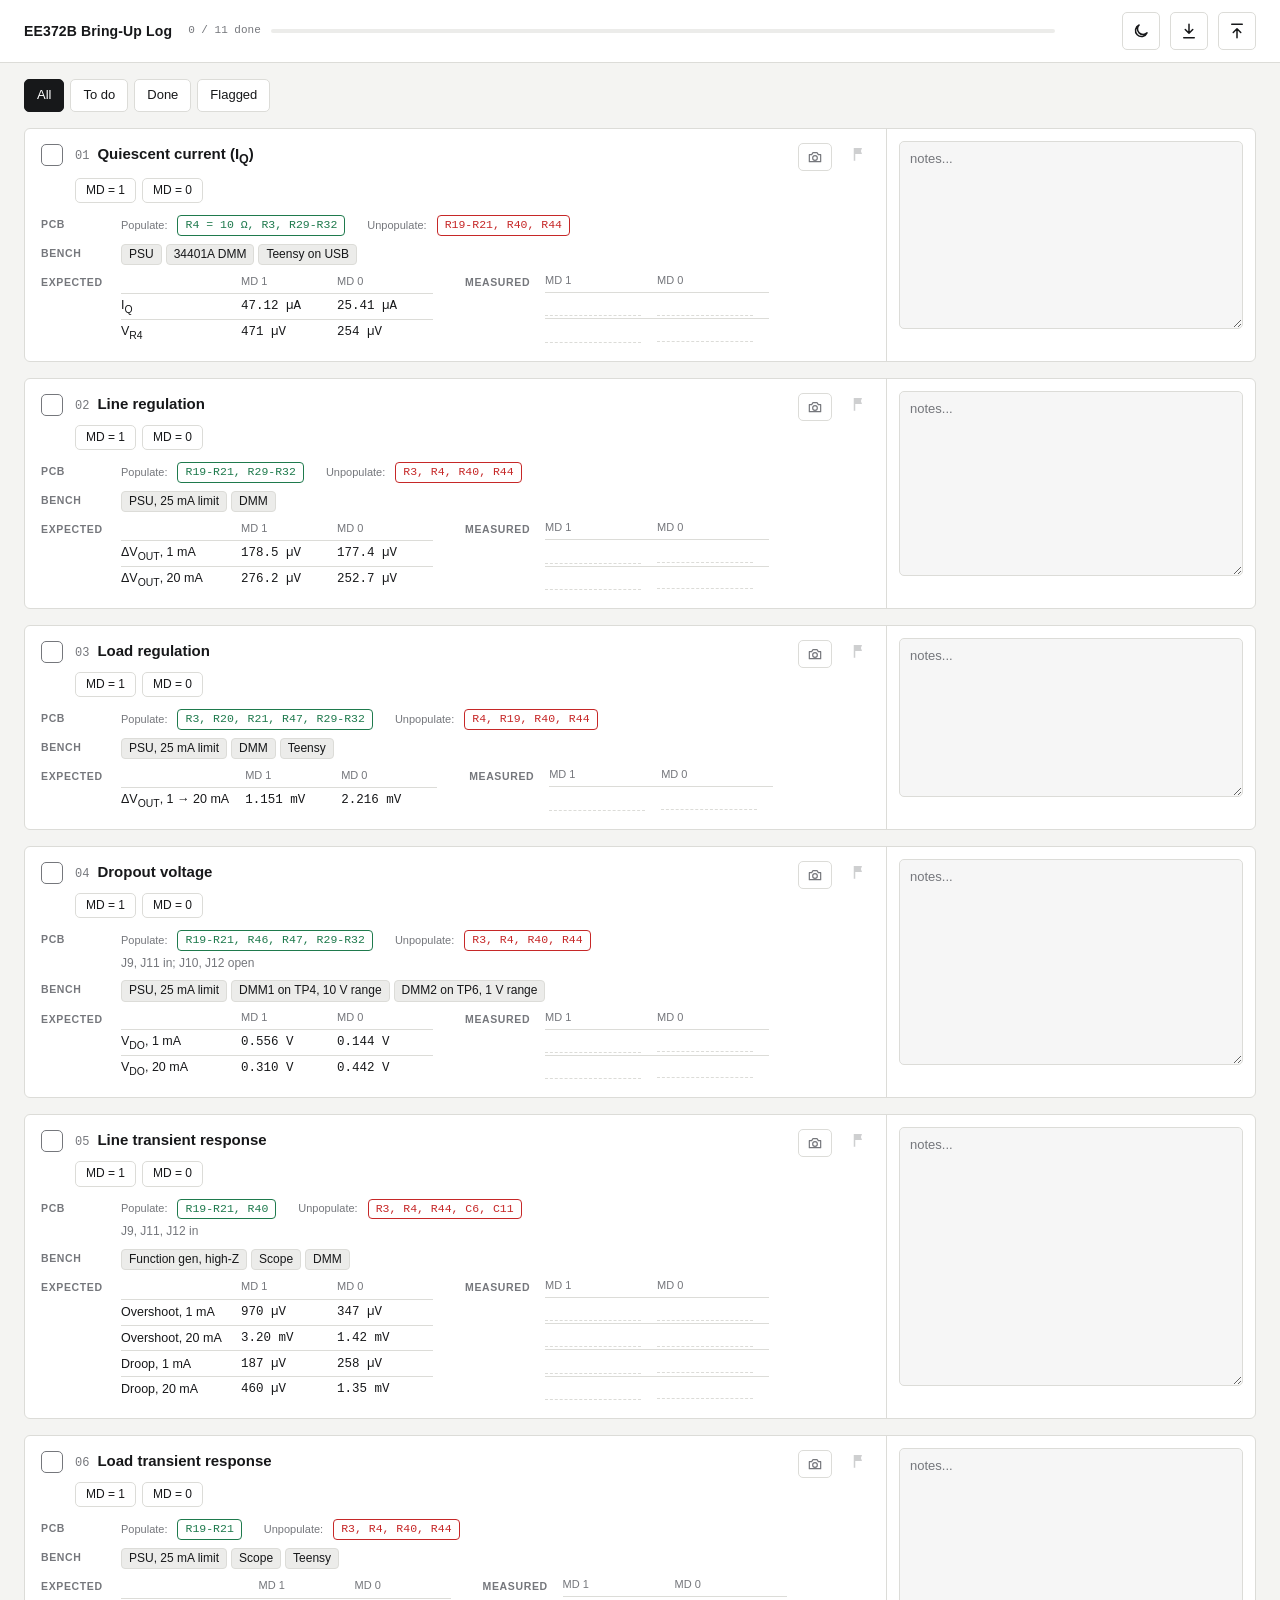
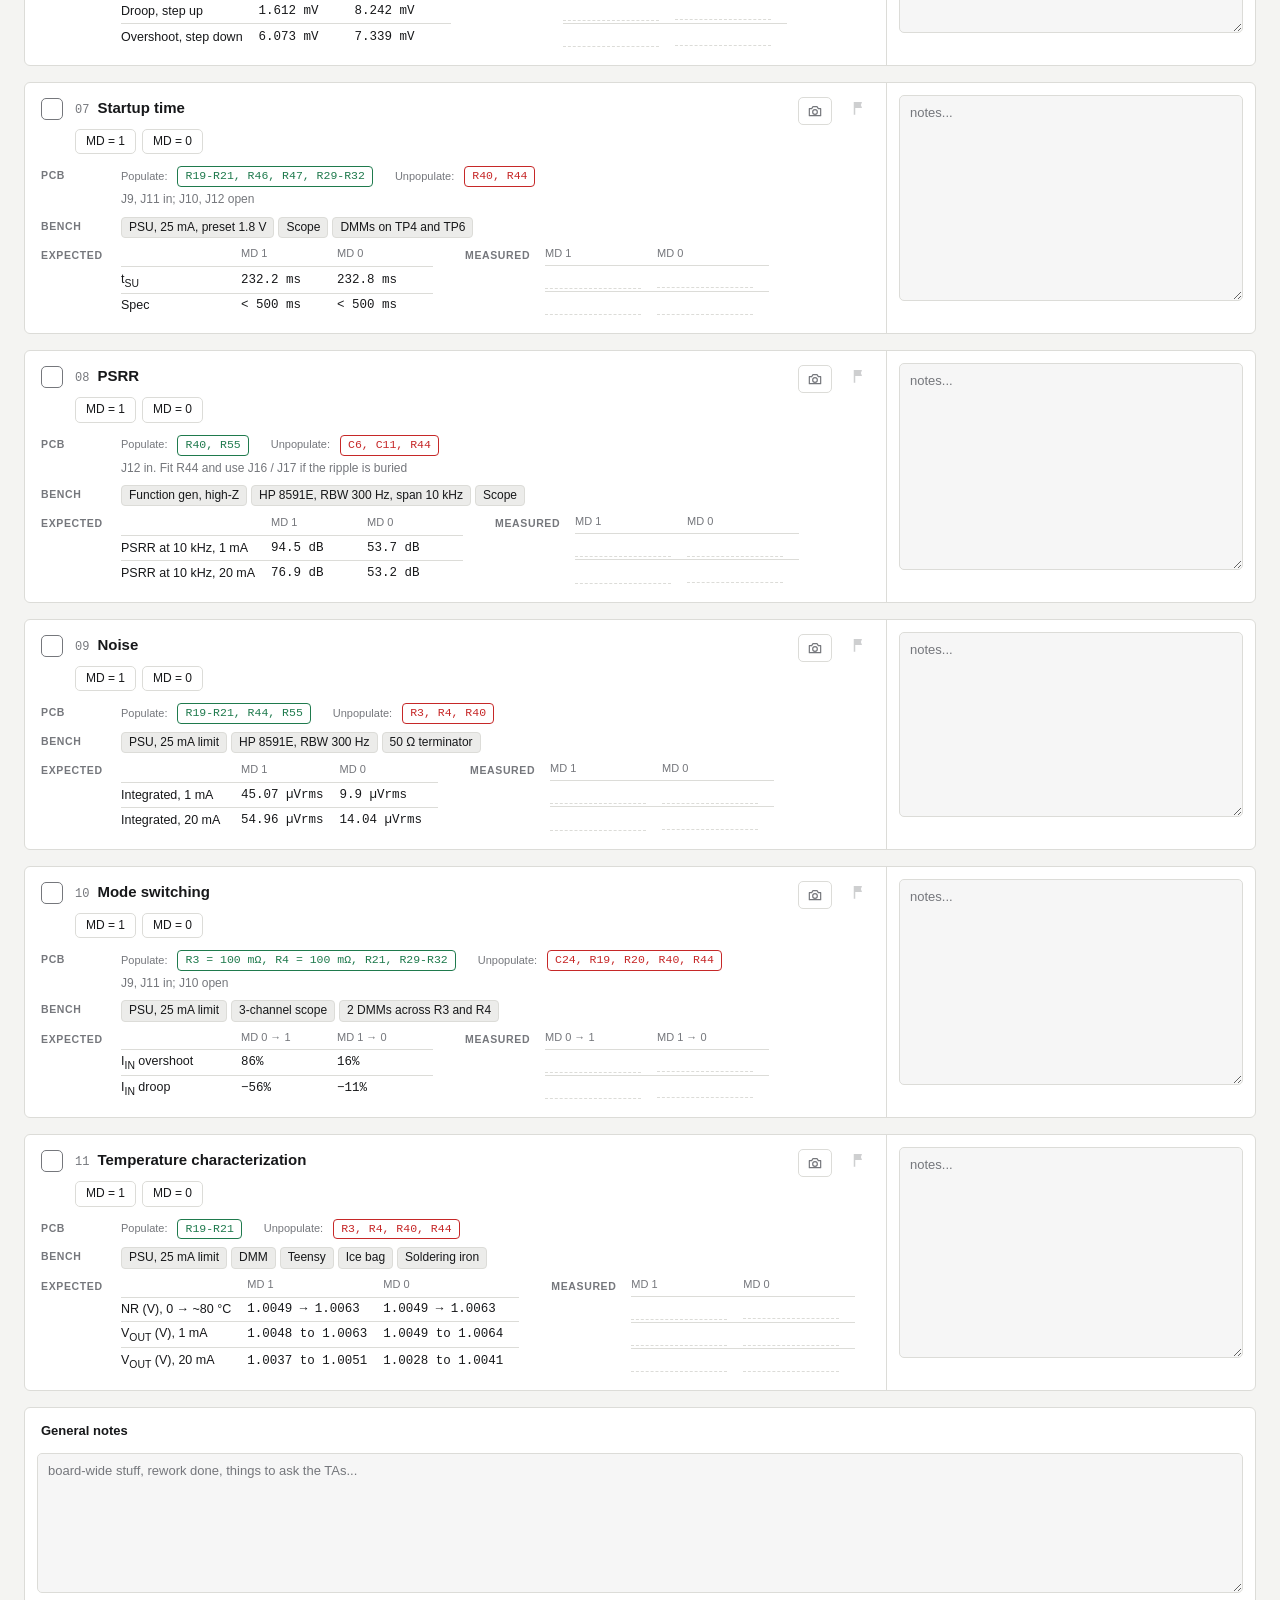
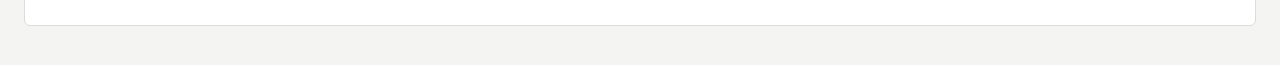
==== bringup_log/bringup_log.html @ b0f30b86 "Add the bring-up log page and its first backup bringup_log.html is a checklist for the 11 characteri" ====
<!doctype html>
<html lang="en">
<head>
<meta charset="utf-8">
<meta name="viewport" content="width=device-width, initial-scale=1">
<title>EE372B Bring-Up Log</title>
<link rel="icon" type="image/svg+xml" href="data:image/svg+xml,%3Csvg xmlns='http://www.w3.org/2000/svg' viewBox='0 0 32 32'%3E%3Crect width='32' height='32' rx='7' fill='%2317181a'/%3E%3Cpolyline points='8,16.5 13.5,22 24,10' fill='none' stroke='%233fbf7f' stroke-width='3.5' stroke-linecap='round' stroke-linejoin='round'/%3E%3C/svg%3E">
<style>
:root {
  --bg: #f4f4f2; --panel: #ffffff; --ink: #17181a; --dim: #75777c; --rule: #dcdcd8;
  --fill: #ececea; --on: #1f7a4d; --on-bg: #eaf4ee; --warn: #9a5b00; --stop: #c62828;
  --well: rgba(0,0,0,.035); --mono: "SF Mono", ui-monospace, Menlo, Consolas, monospace;
}
@media (prefers-color-scheme: dark) {
  :root:not([data-theme="light"]) {
    --bg: #0f1011; --panel: #17181a; --ink: #e9e9e6; --dim: #8b8d91; --rule: #2a2b2e;
    --fill: #222326; --on: #3fbf7f; --on-bg: #14211a; --warn: #e8b35a; --stop: #e5484d; --well: rgba(0,0,0,.22);
  }
}
:root[data-theme="dark"] {
  --bg: #0f1011; --panel: #17181a; --ink: #e9e9e6; --dim: #8b8d91; --rule: #2a2b2e;
  --fill: #222326; --on: #3fbf7f; --on-bg: #14211a; --warn: #e8b35a; --stop: #e5484d; --well: rgba(0,0,0,.22);
}
* { box-sizing: border-box; }
body {
  margin: 0; background: var(--bg); color: var(--ink);
  font: 13px/1.45 -apple-system, BlinkMacSystemFont, "Inter", "Segoe UI", sans-serif;
}
header {
  display: flex; justify-content: space-between; align-items: center; gap: 24px;
  padding: 12px 24px; border-bottom: 1px solid var(--rule); background: var(--panel);
  position: sticky; top: 0; z-index: 5;
}
.brand { display: flex; align-items: center; gap: 16px; flex: 1; min-width: 0; }
.name { font-weight: 650; font-size: 14px; letter-spacing: 0.01em; white-space: nowrap; }
.progress { display: flex; align-items: center; gap: 10px; flex: 1; }
.count { color: var(--dim); font-family: var(--mono); font-size: 11px; white-space: nowrap; }
.bar { flex: 1; height: 4px; border-radius: 2px; background: var(--fill); overflow: hidden; }
.bar span { display: block; height: 100%; width: 0; background: var(--on); transition: width .3s; }
.saved { color: var(--on); font-family: var(--mono); font-size: 11px; opacity: 0; transition: opacity .4s; }
.saved.show { opacity: 1; }
.tools { display: flex; gap: 10px; }
button.icon {
  width: 38px; height: 38px; display: inline-grid; place-items: center; padding: 0;
  color: var(--ink); background: var(--panel); border: 1px solid var(--rule); border-radius: 5px; cursor: pointer;
}
button.icon:hover { border-color: var(--dim); }
button.icon svg { width: 18px; height: 18px; fill: none; stroke: currentColor; stroke-width: 2; stroke-linecap: round; stroke-linejoin: round; }

.i-sun { display: none; }
:root[data-theme="dark"] .i-sun { display: block; }
:root[data-theme="dark"] .i-moon { display: none; }
@media (prefers-color-scheme: dark) {
  :root:not([data-theme]) .i-sun { display: block; }
  :root:not([data-theme]) .i-moon { display: none; }
}
.wrap { max-width: 1700px; margin: 0 auto; padding: 16px 24px 48px; }
.filters { display: flex; gap: 6px; margin-bottom: 16px; }
.filters button {
  font: inherit; color: var(--ink); background: var(--panel); border: 1px solid var(--rule);
  border-radius: 5px; padding: 6px 12px; cursor: pointer;
}
.filters button:hover { border-color: var(--dim); }
.filters button.on { background: var(--ink); color: var(--panel); border-color: var(--ink); }

.test {
  background: var(--panel); border: 1px solid var(--rule); border-radius: 6px;
  margin-bottom: 16px; display: grid; grid-template-columns: 7fr 3fr; overflow: hidden;
}
.test.done { background: var(--on-bg); }
.left { padding: 14px 16px 16px; }
.top { display: flex; align-items: flex-start; gap: 12px; }
.check {
  flex: none; width: 22px; height: 22px; border-radius: 5px; border: 1.5px solid var(--dim);
  background: var(--panel); cursor: pointer; display: grid; place-items: center; padding: 0; margin-top: 1px;
}
.check svg { width: 14px; height: 14px; stroke: #fff; stroke-width: 3.2; fill: none; opacity: 0; }
.done .check { background: var(--on); border-color: var(--on); }
.done .check svg { opacity: 1; }
.titlewrap { flex: 1; min-width: 0; }
.title { font-weight: 650; font-size: 15px; position: relative; display: inline-block; }
.num { color: var(--dim); font-family: var(--mono); font-size: 12px; margin-right: 8px; }
.done .title { color: var(--dim); }
.done .title::after { content: ""; position: absolute; left: 0; right: 0; top: 0.72em; height: 1px; background: var(--dim); }
.meta { font-size: 11px; color: var(--dim); font-family: var(--mono); margin-top: 2px; display: flex; gap: 12px; flex-wrap: wrap; }
.modes { display: flex; gap: 6px; margin-top: 8px; }
.mode {
  font: inherit; font-size: 12px; padding: 3px 10px; border-radius: 5px; cursor: pointer;
  border: 1px solid var(--rule); background: var(--panel); color: var(--ink);
}
.mode:hover { border-color: var(--dim); }
.mode.on { background: var(--on); border-color: var(--on); color: #fff; }
.flag { margin-left: 4px; flex: none; background: transparent; border: 0; cursor: pointer; color: var(--dim); opacity: .35; padding: 2px; line-height: 0; }
.flag svg { width: 18px; height: 18px; fill: currentColor; }
.flag.on { color: var(--warn); opacity: 1; }

.rows { margin-top: 12px; display: grid; gap: 8px; }
.row { display: grid; grid-template-columns: 72px 1fr; gap: 8px; font-size: 13px; }
.row > b { font-size: 10.5px; text-transform: uppercase; letter-spacing: .06em; color: var(--dim); padding-top: 2px; font-weight: 600; }
.done .rows { opacity: .65; }
.chips { display: flex; flex-wrap: wrap; gap: 4px; align-items: center; }
.chips .lab { font-size: 11px; color: var(--dim); margin-right: 6px; }
.chips .lab.gap { margin-left: 18px; }
.chip { font-family: var(--mono); font-size: 11.5px; padding: 1px 7px; border-radius: 4px; background: var(--fill); border: 1px solid var(--rule); }
.chip.fit { border-color: var(--on); color: var(--on); background: transparent; }
.chip.pull { border-color: var(--stop); color: var(--stop); background: transparent; }
.chip.plain { font-family: inherit; font-size: 12px; }
.jump { font-size: 12px; color: var(--dim); margin-top: 4px; }
table.exp { justify-self: start; border-collapse: collapse; font-size: 12.5px; }
table.exp th { font-size: 11px; font-weight: 500; color: var(--dim); text-align: left; padding: 0 16px 3px 0; }
table.exp td { padding: 2px 16px 2px 0; border-top: 1px solid var(--rule); }
table.exp td:not(:first-child) { font-family: var(--mono); font-variant-numeric: tabular-nums; white-space: nowrap; }

.pair { display: flex; gap: 32px; overflow-x: auto; }
.pair .row { grid-template-columns: 72px auto; }
table.exp th:first-child, table.exp td:first-child { min-width: 120px; white-space: nowrap; }
table.exp th:not(:first-child), table.exp td:not(:first-child) { min-width: 96px; }
table.exp.meas th:first-child, table.exp.meas td:first-child { min-width: 96px; }
.mi {
  width: 96px; font: inherit; line-height: inherit; font-family: var(--mono); font-size: 12.5px; color: var(--ink);
  background: transparent; border: 0; border-bottom: 1px dashed var(--rule); padding: 0 0 1px; outline: none;
}
.mi:focus { border-bottom: 1px solid var(--on); }
.photobtn {
  flex: none; margin-left: auto; height: 28px; padding: 0 8px; display: inline-flex; align-items: center; gap: 5px;
  background: var(--panel); border: 1px solid var(--rule); border-radius: 5px; color: var(--dim); cursor: pointer;
  font-family: var(--mono); font-size: 11px;
}
.photobtn svg { width: 16px; height: 16px; fill: none; stroke: currentColor; stroke-width: 1.8; stroke-linejoin: round; }
.photobtn:hover, .photobtn.on { color: var(--ink); border-color: var(--dim); }
.pc:empty { display: none; }
.tray { margin-top: 14px; border-top: 1px solid var(--rule); padding-top: 12px; }
.shots { display: flex; flex-wrap: wrap; gap: 12px; }
.shot { margin: 0; width: 200px; border: 1px solid var(--rule); border-radius: 5px; overflow: hidden; background: var(--panel); position: relative; }
.shot img { display: block; width: 100%; height: 130px; object-fit: cover; cursor: zoom-in; background: var(--fill); }
.cap-in { width: 100%; border: 0; border-top: 1px solid var(--rule); padding: 6px 8px; font: inherit; font-size: 12px; background: var(--panel); color: var(--ink); outline: none; }
.cap-in::placeholder { color: var(--dim); }
.shot-act { position: absolute; top: 6px; right: 6px; display: flex; gap: 4px; opacity: 0; transition: opacity .15s; }
.shot:hover .shot-act { opacity: 1; }
.shot-act button { width: 26px; height: 26px; border-radius: 5px; border: 0; background: rgba(0,0,0,.6); color: #fff; display: grid; place-items: center; cursor: pointer; padding: 0; }
.shot-act svg, .drop svg { fill: none; stroke: currentColor; stroke-width: 2; stroke-linecap: round; stroke-linejoin: round; }
.shot-act svg { width: 14px; height: 14px; }
.drop {
  width: 200px; min-height: 162px; border: 1.5px dashed var(--rule); border-radius: 5px; display: flex; flex-direction: column;
  align-items: center; justify-content: center; gap: 6px; color: var(--dim); font-size: 12px; text-align: center; padding: 12px; cursor: pointer;
}
.drop svg { width: 22px; height: 22px; }
.drop:hover, .tray.over .drop { border-color: var(--on); color: var(--on); }
.lightbox { position: fixed; inset: 0; background: rgba(0,0,0,.85); display: flex; flex-direction: column; align-items: center; justify-content: center; gap: 10px; z-index: 50; cursor: zoom-out; padding: 24px; }
.lightbox img { max-width: 95vw; max-height: 85vh; border-radius: 4px; }
.lb-cap { color: #eee; font-size: 13px; }
.lb-cap { white-space: pre; }
.lb-nav { position: fixed; top: 50%; transform: translateY(-50%); width: 48px; height: 48px; border-radius: 50%; border: 0;
  background: rgba(255,255,255,.12); color: #fff; display: grid; place-items: center; cursor: pointer; padding: 0; }
.lb-nav:hover:not(:disabled) { background: rgba(255,255,255,.25); }
.lb-nav:disabled { opacity: .3; cursor: default; }
.lb-nav svg { width: 24px; height: 24px; fill: none; stroke: currentColor; stroke-width: 2.2; stroke-linecap: round; stroke-linejoin: round; }
.lb-prev { left: 20px; }
.lb-next { right: 20px; }
.notes { border-left: 1px solid var(--rule); padding: 12px; display: flex; flex-direction: column; gap: 4px; }
.notes textarea {
  flex: 1 0 auto; width: 100%; min-height: 140px; resize: vertical;
  border: 1px solid var(--rule); border-radius: 5px; background: var(--well); color: var(--ink);
  font: inherit; font-size: 13px; padding: 8px 10px; outline: none;
}
.notes textarea:focus { border-color: var(--dim); }
.notes textarea::placeholder { color: var(--dim); }
.stamp { font-size: 11px; color: var(--dim); font-family: var(--mono); min-height: 16px; }
.general { grid-template-columns: 1fr; }
.general h2 { font-size: 13px; font-weight: 650; margin: 0; padding: 14px 16px 0; }
.general .notes { border-left: 0; }

@media (max-width: 720px) {
  .test { grid-template-columns: 1fr; }
  .notes { border-left: 0; border-top: 1px solid var(--rule); }
  .progress { display: none; }
}
@media print {
  header .tools, .filters, .flag { display: none; }
  .test { break-inside: avoid; }
}
</style>
</head>
<body>
<header>
  <div class="brand">
    <span class="name">EE372B Bring-Up Log</span>
    <div class="progress"><span class="count" id="count">0 / 11 done</span><div class="bar"><span id="bar"></span></div><span class="saved" id="saved">saved</span></div>
  </div>
  <div class="tools">
      <button class="icon" id="theme" title="Toggle theme" aria-label="Toggle theme"><svg class="i-sun" viewBox="0 0 24 24"><circle cx="12" cy="12" r="4.5"/><path d="M12 2v2.5M12 19.5V22M2 12h2.5M19.5 12H22M4.9 4.9l1.8 1.8M17.3 17.3l1.8 1.8M4.9 19.1l1.8-1.8M17.3 6.7l1.8-1.8"/></svg><svg class="i-moon" viewBox="0 0 24 24"><path d="M20 14.5A8 8 0 1 1 9.5 4a6.5 6.5 0 0 0 10.5 10.5z"/></svg></button>
      <button class="icon" id="export" title="Download" aria-label="Download"><svg viewBox="0 0 24 24"><path d="M12 3v12M7 10l5 5 5-5M5 21h14"/></svg></button>
      <button class="icon" id="import" title="Import" aria-label="Import"><svg viewBox="0 0 24 24"><path d="M12 21V9M7 14l5-5 5 5M5 3h14"/></svg></button>
      <input type="file" id="file" accept=".json" hidden>
    </div>
</header>
<div class="wrap">


  <div class="filters">
    <button class="on" data-f="all">All</button>
    <button data-f="todo">To do</button>
    <button data-f="done">Done</button>
    <button data-f="flag">Flagged</button>
  </div>

  <div id="list"></div>

  <div class="test general">
    <h2>General notes</h2>
    <div class="notes">
      <textarea id="general" placeholder="board-wide stuff, rework done, things to ask the TAs..."></textarea>
      <div class="stamp" id="general-stamp"></div>
    </div>
  </div>

</div>

<script>
const TESTS = [
  { t: "Quiescent current (I<sub>Q</sub>)", p: 6,
    setup: ["PSU 1.8 V, 5 mA limit, no load", "DMM across R4 (+ TP3, − TP4), 100 mV range", "Teensy reads U3"],
    fit: ["R4 = 10 Ω", "R3", "R29-R32"], pull: ["R19", "R20", "R21", "R40", "R44"],
    bench: ["PSU", "34401A DMM", "Teensy on USB"],
    exp: [["I<sub>Q</sub>", "47.12 µA", "25.41 µA"], ["V<sub>R4</sub>", "471 µV", "254 µV"]] },
  { t: "Line regulation", p: 8,
    setup: ["Sweep V<sub>IN</sub> 1.7 → 1.9 V in 0.02 V steps", "DMM on TP4 (V<sub>IN</sub>) and TP6 (V<sub>OUT</sub>)", "1 mA (VG1), then 20 mA (VG2 + VG4)"],
    fit: ["R19", "R20", "R21", "R29-R32"], pull: ["R3", "R4", "R40", "R44"],
    bench: ["PSU, 25 mA limit", "DMM"],
    exp: [["ΔV<sub>OUT</sub>, 1 mA", "178.5 µV", "177.4 µV"], ["ΔV<sub>OUT</sub>, 20 mA", "276.2 µV", "252.7 µV"]] },
  { t: "Load regulation", p: 10,
    setup: ["V<sub>IN</sub> 1.8 V, VG1 on (1 mA)", "add VG4, VG3, VG2, VG0 one at a time → 6, 11, 16, 19.7 mA", "DMM V<sub>OUT</sub> at TP6, Teensy reads A4 and U4"],
    fit: ["R3", "R20", "R21", "R47", "R29-R32"], pull: ["R4", "R19", "R40", "R44"],
    bench: ["PSU, 25 mA limit", "DMM", "Teensy"],
    exp: [["ΔV<sub>OUT</sub>, 1 → 20 mA", "1.151 mV", "2.216 mV"]] },
  { t: "Dropout voltage", p: 11,
    setup: ["Step V<sub>IN</sub> down from 1.8 V in 10 mV steps", "V<sub>DO</sub> where V<sub>OUT</sub> = 0.99 V, stop at 0.95 V", "1 mA (VG1), then 20 mA (VG2 + VG4)"],
    fit: ["R19", "R20", "R21", "R46", "R47", "R29-R32"], pull: ["R3", "R4", "R40", "R44"],
    jumpers: "J9, J11 in; J10, J12 open",
    bench: ["PSU, 25 mA limit", "DMM1 on TP4, 10 V range", "DMM2 on TP6, 1 V range"],
    exp: [["V<sub>DO</sub>, 1 mA", "0.556 V", "0.144 V"], ["V<sub>DO</sub>, 20 mA", "0.310 V", "0.442 V"]] },
  { t: "Line transient response", p: 13,
    setup: ["Gen pulse into J13, 1.8 V offset, 200 mVpp, 1 µs edges", "PSU disconnected", "Scope CH1 J18 (V<sub>IN</sub>), CH2 J20 (V<sub>OUT</sub>), CH3 J14 optional"],
    fit: ["R19", "R20", "R21", "R40"], pull: ["R3", "R4", "R44", "C6", "C11"],
    jumpers: "J9, J11, J12 in",
    bench: ["Function gen, high-Z", "Scope", "DMM"],
    exp: [["Overshoot, 1 mA", "970 µV", "347 µV"], ["Overshoot, 20 mA", "3.20 mV", "1.42 mV"], ["Droop, 1 mA", "187 µV", "258 µV"], ["Droop, 20 mA", "460 µV", "1.35 mV"]] },
  { t: "Load transient response", p: 15,
    setup: ["V<sub>IN</sub> 1.8 V, VG1 held on", "Teensy pulses VG0 (1 ↔ 19.7 mA)", "Scope CH1 J20 (V<sub>OUT</sub>), CH2 J21 (VG0)"],
    fit: ["R19", "R20", "R21"], pull: ["R3", "R4", "R40", "R44"],
    bench: ["PSU, 25 mA limit", "Scope", "Teensy"],
    exp: [["Droop, step up", "1.612 mV", "8.242 mV"], ["Overshoot, step down", "6.073 mV", "7.339 mV"]] },
  { t: "Startup time", p: 17,
    setup: ["Load on first, then PSU output on (0 → 1.8 V)", "Scope CH1 J18 (V<sub>IN</sub>), CH2 J20 (V<sub>OUT</sub>)", "3 captures per case, 1 mA then 20 mA"],
    fit: ["R19", "R20", "R21", "R46", "R47", "R29-R32"], pull: ["R40", "R44"],
    jumpers: "J9, J11 in; J10, J12 open",
    bench: ["PSU, 25 mA, preset 1.8 V", "Scope", "DMMs on TP4 and TP6"],
    exp: [["t<sub>SU</sub>", "232.2 ms", "232.8 ms"], ["Spec", "< 500 ms", "< 500 ms"]] },
  { t: "PSRR", p: 19,
    setup: ["Gen into J13, 1.8 V offset + 50 mVpp sine", "Sweep 9 kHz → 1 MHz, PSU disconnected", "Scope on J5 (V<sub>IN</sub> Vpp), analyzer on J6"],
    fit: ["R40", "R55"], pull: ["C6", "C11", "R44"],
    jumpers: "J12 in. Fit R44 and use J16 / J17 if the ripple is buried",
    bench: ["Function gen, high-Z", "HP 8591E, RBW 300 Hz, span 10 kHz", "Scope"],
    exp: [["PSRR at 10 kHz, 1 mA", "94.5 dB", "53.7 dB"], ["PSRR at 10 kHz, 20 mA", "76.9 dB", "53.2 dB"]] },
  { t: "Noise", p: 21,
    setup: ["Record LNA gain and floor first, input terminated", "V<sub>IN</sub> 1.8 V on before the 5 V rail", "Analyzer on LNA output, 9 kHz → 1 MHz"],
    fit: ["R19", "R20", "R21", "R44", "R55"], pull: ["R3", "R4", "R40"],
    bench: ["PSU, 25 mA limit", "HP 8591E, RBW 300 Hz", "50 Ω terminator"],
    exp: [["Integrated, 1 mA", "45.07 µVrms", "9.9 µVrms"], ["Integrated, 20 mA", "54.96 µVrms", "14.04 µVrms"]] },
  { t: "Mode switching", p: 23,
    setup: ["V<sub>IN</sub> 1.8 V, 10 mA (VG3), then 1 mA (VG1)", "Teensy squares MD_SEL at 1 Hz and up", "CH1 J20, CH2 U3 out before R27 / C12, CH3 TP14 (trigger)"],
    fit: ["R3 = 100 mΩ", "R4 = 100 mΩ", "R21", "R29-R32"], pull: ["C24", "R19", "R20", "R40", "R44"],
    jumpers: "J9, J11 in; J10 open",
    bench: ["PSU, 25 mA limit", "3-channel scope", "2 DMMs across R3 and R4"],
    cols: ["MD 0 → 1", "MD 1 → 0"],
    exp: [["I<sub>IN</sub> overshoot", "86%", "16%"], ["I<sub>IN</sub> droop", "−56%", "−11%"]] },
  { t: "Temperature characterization", p: 25,
    setup: ["V<sub>IN</sub> 1.8 V, 1 mA then 20 mA", "Change board temperature", "Log T (ADT7310), NR at J19, V<sub>OUT</sub> at TP6"],
    fit: ["R19", "R20", "R21"], pull: ["R3", "R4", "R40", "R44"],
    bench: ["PSU, 25 mA limit", "DMM", "Teensy", "Ice bag", "Soldering iron"],
    exp: [["NR (V), 0 → ~80 °C", "1.0049 → 1.0063", "1.0049 → 1.0063"], ["V<sub>OUT</sub> (V), 1 mA", "1.0048 to 1.0063", "1.0049 to 1.0064"], ["V<sub>OUT</sub> (V), 20 mA", "1.0037 to 1.0051", "1.0028 to 1.0041"]] }
];

const KEY = "ee372b-bringup-log-v1";
let state = { tests: TESTS.map(() => ({ done: false, doneAt: null, md1: false, md0: false, flag: false, notes: "", editedAt: null })), general: "", generalAt: null, theme: null };
try {
  const raw = localStorage.getItem(KEY);
  if (raw) {
    const s = JSON.parse(raw);
    if (s && Array.isArray(s.tests)) state = Object.assign(state, s);
  }
} catch (e) {}

const savedEl = document.getElementById("saved");
let savedTimer;
function save() {
  try { localStorage.setItem(KEY, JSON.stringify(state)); } catch (e) {}
  savedEl.classList.add("show");
  clearTimeout(savedTimer);
  savedTimer = setTimeout(() => savedEl.classList.remove("show"), 900);
}
const fmt = ts => ts ? new Date(ts).toLocaleString([], { month: "short", day: "numeric", hour: "numeric", minute: "2-digit" }) : "";

const CHECK = '<svg viewBox="0 0 24 24"><polyline points="4 12.5 9.5 18 20 6"/></svg>';
const FLAG = '<svg viewBox="0 0 24 24"><path d="M5 21V4h11l-1.5 4L16 12H7v9z"/></svg>';

const toMu = t => t
  .replace(/(\d\s?)([kKMGmuµ]?)[oO]hms?(?![A-Za-z])/g, (_, n, pre) => n + ({ u: "µ", K: "k" }[pre] || pre) + "Ω")
  .replace(/(\d\s?)u(?=[AVWFHsSΩ])/g, "$1µ");

function refs(list) {
  const out = [];
  let run = null;
  const flush = () => { if (run) { out.push(run.a === run.b ? run.p + run.a : run.b - run.a === 1 ? `${run.p}${run.a}, ${run.p}${run.b}` : `${run.p}${run.a}-${run.p}${run.b}`); run = null; } };
  for (const x of list) {
    const m = /^([A-Z]+)(\d+)$/.exec(x);
    if (m && run && run.p === m[1] && +m[2] === run.b + 1) { run.b = +m[2]; continue; }
    flush();
    if (m) run = { p: m[1], a: +m[2], b: +m[2] }; else out.push(x);
  }
  flush();
  return out.join(", ");
}

const list = document.getElementById("list");
const CAM = '<svg viewBox="0 0 24 24"><path d="M3.5 8.5h3.5l2-3h6l2 3h3.5v10.5h-17z"/><circle cx="12" cy="13.5" r="3.5"/></svg>';
const DL = '<svg viewBox="0 0 24 24"><path d="M12 4v11M7 10l5 5 5-5M5 20h14"/></svg>';
const XX = '<svg viewBox="0 0 24 24"><path d="M6 6l12 12M18 6L6 18"/></svg>';
const PLUS = '<svg viewBox="0 0 24 24"><path d="M12 5v14M5 12h14"/></svg>';
const openTrays = new Set();
let lastTray = null;
let photos = [];
let db = null, dbErr = false;
const urls = new Map();
const urlFor = p => { if (!urls.has(p.id)) urls.set(p.id, URL.createObjectURL(p.blob)); return urls.get(p.id); };

function openDB() {
  return new Promise((res, rej) => {
    const r = indexedDB.open("ee372b-bringup-photos", 1);
    r.onupgradeneeded = () => r.result.createObjectStore("photos", { keyPath: "id" });
    r.onsuccess = () => res(r.result);
    r.onerror = () => rej(r.error);
  });
}
function tx(mode, fn) {
  return new Promise((res, rej) => {
    const t = db.transaction("photos", mode);
    const req = fn(t.objectStore("photos"));
    t.oncomplete = () => res(req && req.result);
    t.onerror = () => rej(t.error);
  });
}
async function loadPhotos() {
  try { db = await openDB(); photos = (await tx("readonly", st => st.getAll())) || []; }
  catch (e) { dbErr = true; }
  render();
}
async function addFiles(i, files) {
  const imgs = [...files].filter(f => f.type && f.type.startsWith("image/"));
  if (!imgs.length || !db) return;
  let first = null;
  for (const f of imgs) {
    const p = { id: Date.now().toString(36) + Math.random().toString(36).slice(2, 7), test: i, caption: "",
      name: f.name || "image.png", type: f.type, added: Date.now(), blob: f };
    try { await tx("readwrite", st => st.put(p)); } catch (e) { alert("Could not save that picture in this browser."); return; }
    photos.push(p); first = first || p.id;
  }
  openTrays.add(i); lastTray = i; render();
  const inp = list.querySelector(`.cap-in[data-id="${first}"]`);
  if (inp) inp.focus();
}
function fileName(p) {
  const ext = (p.name.match(/\.[A-Za-z0-9]+$/) || ["." + (p.type.split("/")[1] || "png")])[0];
  const base = (p.caption || p.name.replace(/\.[A-Za-z0-9]+$/, "")).replace(/[^\w\- ]+/g, "").trim().replace(/\s+/g, "_");
  return (base || "photo") + ext;
}
function lightbox(p) {
  const set = photos.filter(x => x.test === p.test).sort((a, b) => a.added - b.added);
  let k = Math.max(0, set.findIndex(x => x.id === p.id));
  const lb = document.createElement("div");
  lb.className = "lightbox";
  const multi = set.length > 1;
  lb.innerHTML = `<button class="lb-nav lb-prev" title="Previous (←)"${multi ? "" : " disabled"}><svg viewBox="0 0 24 24"><path d="M15 5l-7 7 7 7"/></svg></button>
    <img alt=""><div class="lb-cap"></div>
    <button class="lb-nav lb-next" title="Next (→)"${multi ? "" : " disabled"}><svg viewBox="0 0 24 24"><path d="M9 5l7 7-7 7"/></svg></button>`;
  const img = lb.querySelector("img"), cap = lb.querySelector(".lb-cap");
  const show = () => {
    const q = set[k];
    img.src = urlFor(q);
    cap.textContent = (q.caption ? toMu(q.caption) + "   " : "") + `${k + 1} / ${set.length}`;
  };
  const step = d => { k = (k + d + set.length) % set.length; show(); };
  const close = () => { lb.remove(); document.removeEventListener("keydown", keys); };
  const keys = e => {
    if (e.key === "Escape") close();
    else if (multi && e.key === "ArrowLeft") { e.preventDefault(); step(-1); }
    else if (multi && e.key === "ArrowRight") { e.preventDefault(); step(1); }
  };
  lb.addEventListener("click", e => { if (e.target === lb || e.target === img) close(); });
  if (multi) {
    lb.querySelector(".lb-prev").addEventListener("click", e => { e.stopPropagation(); step(-1); });
    lb.querySelector(".lb-next").addEventListener("click", e => { e.stopPropagation(); step(1); });
  }
  document.addEventListener("keydown", keys);
  document.body.appendChild(lb);
  show();
}
const capTimers = {};
function fillTray(el, i) {
  const mine = photos.filter(p => p.test === i).sort((a, b) => a.added - b.added);
  el.querySelector(".pc").textContent = mine.length || "";
  const tray = el.querySelector(".tray");
  if (tray.hidden) return;
  if (dbErr) { tray.innerHTML = '<div class="drop">This browser will not store pictures for a local file.</div>'; return; }
  tray.innerHTML = `<div class="shots">${mine.map(p => `
    <figure class="shot" data-id="${p.id}">
      <img src="${urlFor(p)}" alt="">
      <input class="cap-in" data-id="${p.id}" placeholder="caption..." spellcheck="false">
      <div class="shot-act"><button class="dl" title="Download">${DL}</button><button class="rm" title="Delete">${XX}</button></div>
    </figure>`).join("")}
    <label class="drop">${PLUS}<span>Drop, paste, or click to add pictures</span><input type="file" accept="image/*" multiple hidden></label></div>`;
  tray.querySelectorAll(".shot").forEach(fig => {
    const p = photos.find(x => x.id === fig.dataset.id);
    const cap = fig.querySelector(".cap-in");
    cap.value = toMu(p.caption || "");
    cap.addEventListener("focus", () => { cap.value = p.caption || ""; });
    cap.addEventListener("blur", () => { cap.value = toMu(p.caption || ""); });
    cap.addEventListener("keydown", e => { if (e.key === "Enter") { e.preventDefault(); cap.blur(); } });
    cap.addEventListener("input", () => {
      p.caption = cap.value;
      clearTimeout(capTimers[p.id]);
      capTimers[p.id] = setTimeout(() => tx("readwrite", st => st.put(p)).then(() => { savedEl.classList.add("show"); setTimeout(() => savedEl.classList.remove("show"), 900); }), 300);
    });
    fig.querySelector("img").addEventListener("click", () => lightbox(p));
    fig.querySelector(".dl").addEventListener("click", () => {
      const a = document.createElement("a"); a.href = urlFor(p); a.download = fileName(p); a.click();
    });
    fig.querySelector(".rm").addEventListener("click", async () => {
      if (!confirm("Delete this picture?")) return;
      await tx("readwrite", st => st.delete(p.id));
      photos = photos.filter(x => x.id !== p.id);
      if (urls.has(p.id)) { URL.revokeObjectURL(urls.get(p.id)); urls.delete(p.id); }
      render();
    });
  });
  const picker = tray.querySelector(".drop input");
  picker.addEventListener("change", () => { addFiles(i, picker.files); });
  tray.addEventListener("click", () => { lastTray = i; });
  tray.addEventListener("dragover", e => { e.preventDefault(); tray.classList.add("over"); });
  tray.addEventListener("dragleave", e => { if (!tray.contains(e.relatedTarget)) tray.classList.remove("over"); });
  tray.addEventListener("drop", e => { e.preventDefault(); tray.classList.remove("over"); addFiles(i, e.dataTransfer.files); });
}
document.addEventListener("paste", e => {
  if (lastTray === null || !openTrays.has(lastTray)) return;
  const files = [...(e.clipboardData ? e.clipboardData.files : [])].filter(f => f.type.startsWith("image/"));
  if (!files.length) return;
  e.preventDefault(); addFiles(lastTray, files);
});
const toDataURL = b => new Promise(res => { const r = new FileReader(); r.onload = () => res(r.result); r.readAsDataURL(b); });
function fromDataURL(d) {
  const [head, body] = d.split(",");
  const type = (head.match(/data:([^;]+)/) || [, "image/png"])[1];
  const bin = atob(body); const u = new Uint8Array(bin.length);
  for (let k = 0; k < bin.length; k++) u[k] = bin.charCodeAt(k);
  return new Blob([u], { type });
}

const bullets = t => toMu(t.replace(/^(\s*)- /gm, "$1• "));
function noteBox(ta, get, set) {
  ta.value = bullets(get());
  ta.addEventListener("focus", () => { ta.value = get(); });
  ta.addEventListener("blur", () => { ta.value = bullets(get()); });
  ta.addEventListener("keydown", e => {
    if (e.key !== "Enter" || e.shiftKey) return;
    const v = ta.value, c = ta.selectionStart;
    const start = v.lastIndexOf("\n", c - 1) + 1;
    let end = v.indexOf("\n", c); if (end < 0) end = v.length;
    if (v.slice(start, end).trim() !== "") return;
    e.preventDefault();
    const nv = v.slice(0, Math.max(0, start - 1)) + v.slice(end);
    ta.value = nv; set(nv); save(); ta.blur();
  });
}

function render() {
  list.innerHTML = "";
  TESTS.forEach((T, i) => {
    const s = state.tests[i];
    const el = document.createElement("div");
    el.className = "test" + (s.done ? " done" : "");
    el.dataset.i = i;
    el.innerHTML = `
      <div class="left">
        <div class="top">
          <button class="check" aria-label="Mark done">${CHECK}</button>
          <div class="titlewrap">
            <div><span class="num">${String(i + 1).padStart(2, "0")}</span><span class="title">${T.t}</span></div>
            <div class="meta">${s.done ? `<span>done ${fmt(s.doneAt)}</span>` : ""}</div>
            <div class="modes">
              <button class="mode${s.md1 ? " on" : ""}" data-m="md1">MD = 1</button>
              <button class="mode${s.md0 ? " on" : ""}" data-m="md0">MD = 0</button>
            </div>
          </div>
          <button class="photobtn${openTrays.has(i) ? " on" : ""}" title="Photos">${CAM}<span class="pc"></span></button>
          <button class="flag${s.flag ? " on" : ""}" title="Flag to come back to">${FLAG}</button>
        </div>
        <div class="rows">
          <div class="row"><b>PCB</b><div>
            <div class="chips"><span class="lab">Populate:</span><span class="chip fit">${refs(T.fit)}</span><span class="lab gap">Unpopulate:</span><span class="chip pull">${refs(T.pull)}</span></div>
            ${T.jumpers ? `<div class="jump">${T.jumpers}</div>` : ""}
          </div></div>
          <div class="row"><b>Bench</b><div class="chips">${T.bench.map(x => `<span class="chip plain">${x}</span>`).join("")}</div></div>
          <div class="pair">
          <div class="row"><b>Expected</b><table class="exp"><tr><th></th><th>${(T.cols || ["MD 1", "MD 0"])[0]}</th><th>${(T.cols || ["MD 1", "MD 0"])[1]}</th></tr>${T.exp.map(r => `<tr><td>${r[0]}</td><td>${r[1]}</td><td>${r[2]}</td></tr>`).join("")}</table></div>
          <div class="row"><b>Measured</b><table class="exp meas"><tr><th>${(T.cols || ["MD 1", "MD 0"])[0]}</th><th>${(T.cols || ["MD 1", "MD 0"])[1]}</th></tr>${T.exp.map((r, ri) => `<tr>${[1, 2].map(ci => `<td><input class="mi" data-k="${ri},${ci}" spellcheck="false"></td>`).join("")}</tr>`).join("")}</table></div>
          </div>
        </div>
        <div class="tray"${openTrays.has(i) ? "" : " hidden"}></div>
      </div>
      <div class="notes">
        <textarea placeholder="notes..." spellcheck="false"></textarea>
        <div class="stamp">${s.editedAt ? "edited " + fmt(s.editedAt) : ""}</div>
      </div>`;
    const ta = el.querySelector("textarea");
    noteBox(ta, () => s.notes || "", v => { s.notes = v; });
    ta.addEventListener("input", () => {
      s.notes = ta.value; s.editedAt = Date.now();
      el.querySelector(".stamp").textContent = "edited " + fmt(s.editedAt);
      save();
    });
    el.querySelector(".check").addEventListener("click", () => {
      s.done = !s.done; s.doneAt = s.done ? Date.now() : null;
      s.md1 = s.done; s.md0 = s.done;
      save(); render();
    });
    el.querySelectorAll(".mode").forEach(b => b.addEventListener("click", () => {
      s[b.dataset.m] = !s[b.dataset.m];
      if (s.md1 && s.md0 && !s.done) { s.done = true; s.doneAt = Date.now(); }
      if (!(s.md1 && s.md0) && s.done) { s.done = false; s.doneAt = null; }
      save(); render();
    }));
    el.querySelector(".flag").addEventListener("click", () => { s.flag = !s.flag; save(); render(); });
    el.querySelector(".photobtn").addEventListener("click", () => {
      if (openTrays.has(i)) openTrays.delete(i); else { openTrays.add(i); lastTray = i; }
      render();
    });
    fillTray(el, i);
    s.meas = s.meas || {};
    el.querySelectorAll(".mi").forEach(inp => {
      const raw = () => s.meas[inp.dataset.k] || "";
      inp.value = toMu(raw());
      inp.addEventListener("focus", () => { inp.value = raw(); });
      inp.addEventListener("blur", () => { inp.value = toMu(raw()); });
      inp.addEventListener("keydown", e => { if (e.key === "Enter") { e.preventDefault(); inp.blur(); } });
      inp.addEventListener("input", () => { s.meas[inp.dataset.k] = inp.value; save(); });
    });
    list.appendChild(el);
  });
  const n = state.tests.filter(s => s.done).length;
  document.getElementById("count").textContent = `${n} / ${TESTS.length} done`;
  document.getElementById("bar").style.width = (100 * n / TESTS.length) + "%";
  applyFilter();
}

let filter = "all";
function applyFilter() {
  list.querySelectorAll(".test").forEach(el => {
    const s = state.tests[+el.dataset.i];
    const show = filter === "all" || (filter === "done" && s.done) || (filter === "todo" && !s.done) || (filter === "flag" && s.flag);
    el.style.display = show ? "" : "none";
  });
}
document.querySelectorAll(".filters button").forEach(b => b.addEventListener("click", () => {
  document.querySelectorAll(".filters button").forEach(x => x.classList.remove("on"));
  b.classList.add("on"); filter = b.dataset.f; applyFilter();
}));

const gen = document.getElementById("general");
const genStamp = document.getElementById("general-stamp");
noteBox(gen, () => state.general || "", v => { state.general = v; });
genStamp.textContent = state.generalAt ? "edited " + fmt(state.generalAt) : "";
gen.addEventListener("input", () => {
  state.general = gen.value; state.generalAt = Date.now();
  genStamp.textContent = "edited " + fmt(state.generalAt); save();
});

function setTheme(t) {
  if (t) document.documentElement.dataset.theme = t; else delete document.documentElement.dataset.theme;
}
setTheme(state.theme);
document.getElementById("theme").addEventListener("click", () => {
  const dark = state.theme ? state.theme === "dark" : matchMedia("(prefers-color-scheme: dark)").matches;
  state.theme = dark ? "light" : "dark"; setTheme(state.theme); save();
});

document.getElementById("export").addEventListener("click", async () => {
  const pics = await Promise.all(photos.map(async p => ({ id: p.id, test: p.test, caption: p.caption, name: p.name, type: p.type, added: p.added, data: await toDataURL(p.blob) })));
  const blob = new Blob([JSON.stringify(Object.assign({}, state, { photos: pics }), null, 2)], { type: "application/json" });
  const a = document.createElement("a");
  a.href = URL.createObjectURL(blob);
  a.download = "bringup_log_" + new Date().toISOString().slice(0, 10) + ".json";
  a.click(); URL.revokeObjectURL(a.href);
});
const file = document.getElementById("file");
document.getElementById("import").addEventListener("click", () => file.click());
file.addEventListener("change", async () => {
  const f = file.files[0]; if (!f) return;
  try {
    const s = JSON.parse(await f.text());
    if (!Array.isArray(s.tests) || s.tests.length !== TESTS.length) throw new Error("bad file");
    if (!confirm("Replace the current checks, notes, and pictures with this backup?")) return;
    const pics = Array.isArray(s.photos) ? s.photos : null;
    delete s.photos;
    state = s; save();
    if (pics && db) {
      await tx("readwrite", st => st.clear());
      urls.forEach(u => URL.revokeObjectURL(u)); urls.clear();
      photos = pics.map(q => ({ id: q.id, test: q.test, caption: q.caption || "", name: q.name, type: q.type, added: q.added, blob: fromDataURL(q.data) }));
      for (const q of photos) await tx("readwrite", st => st.put(q));
    }
    render(); gen.value = bullets(state.general || ""); setTheme(state.theme);
  } catch (e) { alert("That file is not a bring-up log backup."); }
  file.value = "";
});

render();
loadPhotos();
</script>
</body>
</html>
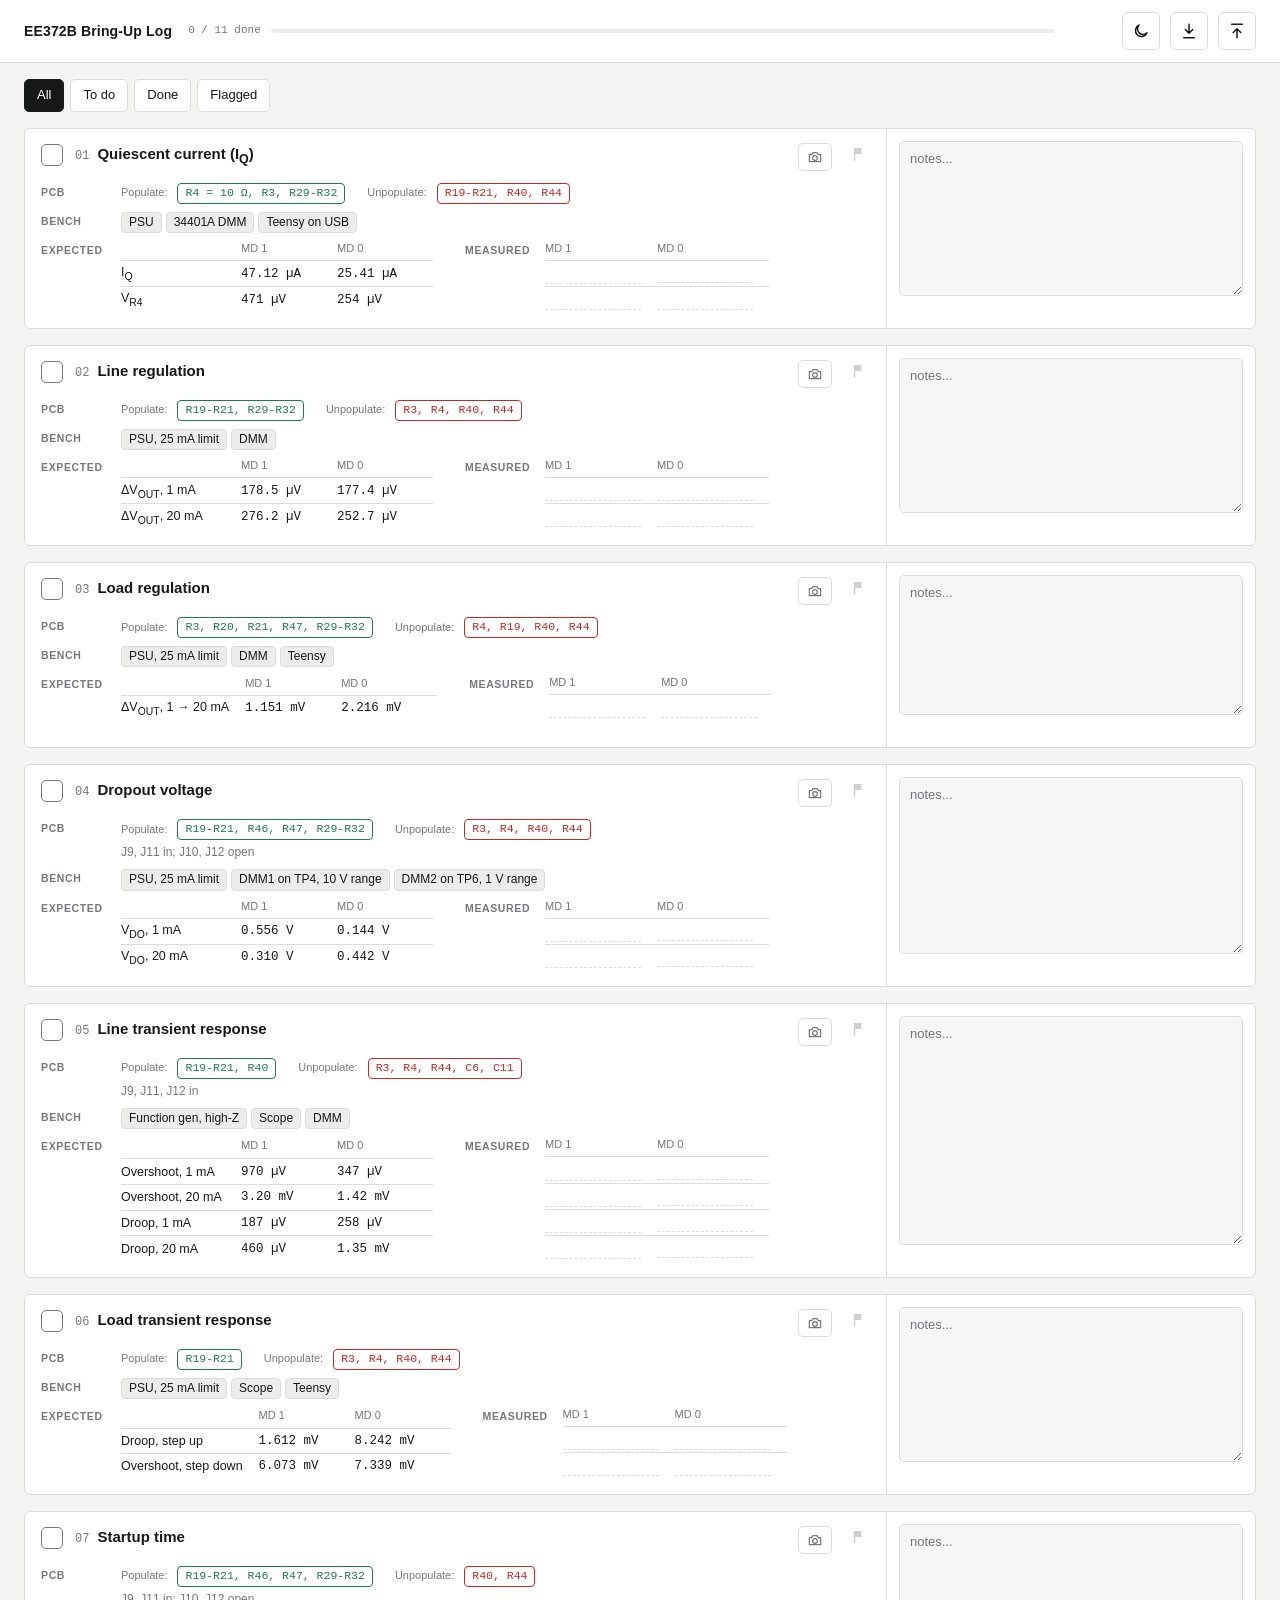
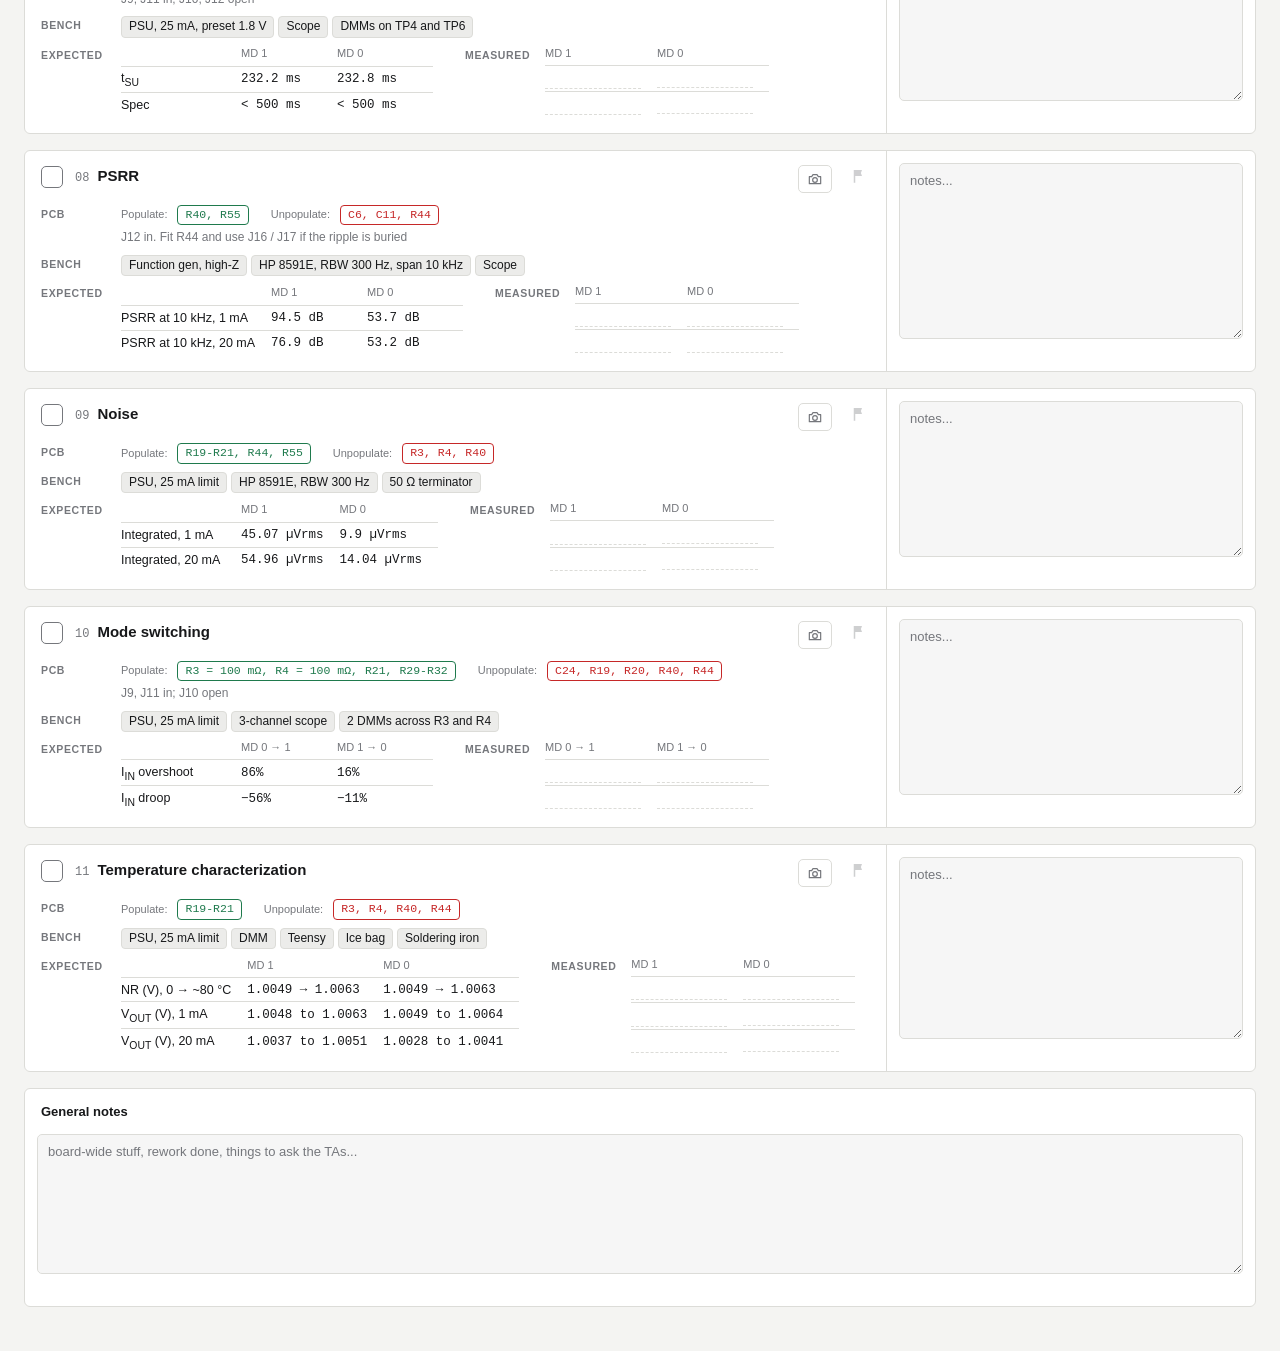
==== commit 1e5d6909: "Remove the MD = 1 and MD = 0 buttons from the bring-up log Co-Authored-By: Claude Opus 5.5 <noreply@" ====
--- a/bringup_log/bringup_log.html
+++ b/bringup_log/bringup_log.html
@@ -83,13 +83,6 @@
 .done .title { color: var(--dim); }
 .done .title::after { content: ""; position: absolute; left: 0; right: 0; top: 0.72em; height: 1px; background: var(--dim); }
 .meta { font-size: 11px; color: var(--dim); font-family: var(--mono); margin-top: 2px; display: flex; gap: 12px; flex-wrap: wrap; }
-.modes { display: flex; gap: 6px; margin-top: 8px; }
-.mode {
-  font: inherit; font-size: 12px; padding: 3px 10px; border-radius: 5px; cursor: pointer;
-  border: 1px solid var(--rule); background: var(--panel); color: var(--ink);
-}
-.mode:hover { border-color: var(--dim); }
-.mode.on { background: var(--on); border-color: var(--on); color: #fff; }
 .flag { margin-left: 4px; flex: none; background: transparent; border: 0; cursor: pointer; color: var(--dim); opacity: .35; padding: 2px; line-height: 0; }
 .flag svg { width: 18px; height: 18px; fill: currentColor; }
 .flag.on { color: var(--warn); opacity: 1; }
@@ -496,10 +489,6 @@
           <div class="titlewrap">
             <div><span class="num">${String(i + 1).padStart(2, "0")}</span><span class="title">${T.t}</span></div>
             <div class="meta">${s.done ? `<span>done ${fmt(s.doneAt)}</span>` : ""}</div>
-            <div class="modes">
-              <button class="mode${s.md1 ? " on" : ""}" data-m="md1">MD = 1</button>
-              <button class="mode${s.md0 ? " on" : ""}" data-m="md0">MD = 0</button>
-            </div>
           </div>
           <button class="photobtn${openTrays.has(i) ? " on" : ""}" title="Photos">${CAM}<span class="pc"></span></button>
           <button class="flag${s.flag ? " on" : ""}" title="Flag to come back to">${FLAG}</button>
@@ -530,15 +519,8 @@
     });
     el.querySelector(".check").addEventListener("click", () => {
       s.done = !s.done; s.doneAt = s.done ? Date.now() : null;
-      s.md1 = s.done; s.md0 = s.done;
       save(); render();
     });
-    el.querySelectorAll(".mode").forEach(b => b.addEventListener("click", () => {
-      s[b.dataset.m] = !s[b.dataset.m];
-      if (s.md1 && s.md0 && !s.done) { s.done = true; s.doneAt = Date.now(); }
-      if (!(s.md1 && s.md0) && s.done) { s.done = false; s.doneAt = null; }
-      save(); render();
-    }));
     el.querySelector(".flag").addEventListener("click", () => { s.flag = !s.flag; save(); render(); });
     el.querySelector(".photobtn").addEventListener("click", () => {
       if (openTrays.has(i)) openTrays.delete(i); else { openTrays.add(i); lastTray = i; }
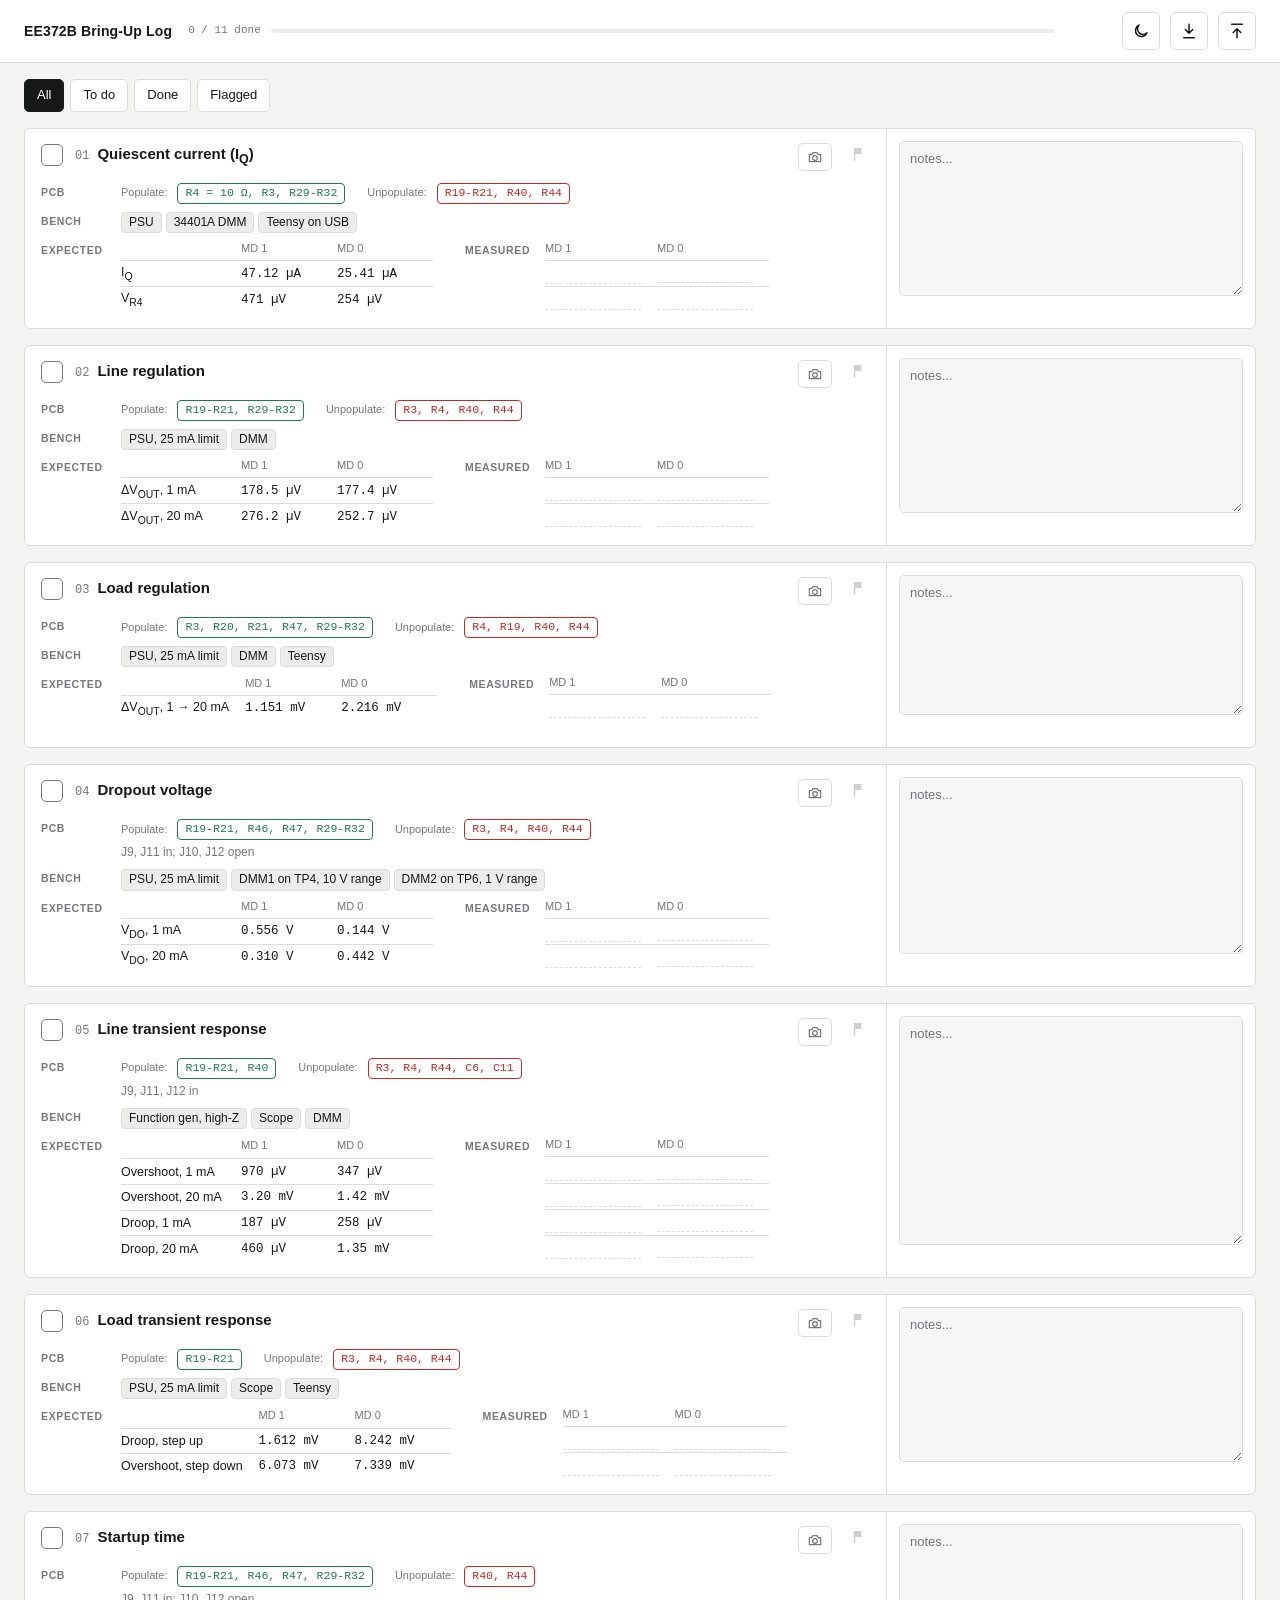
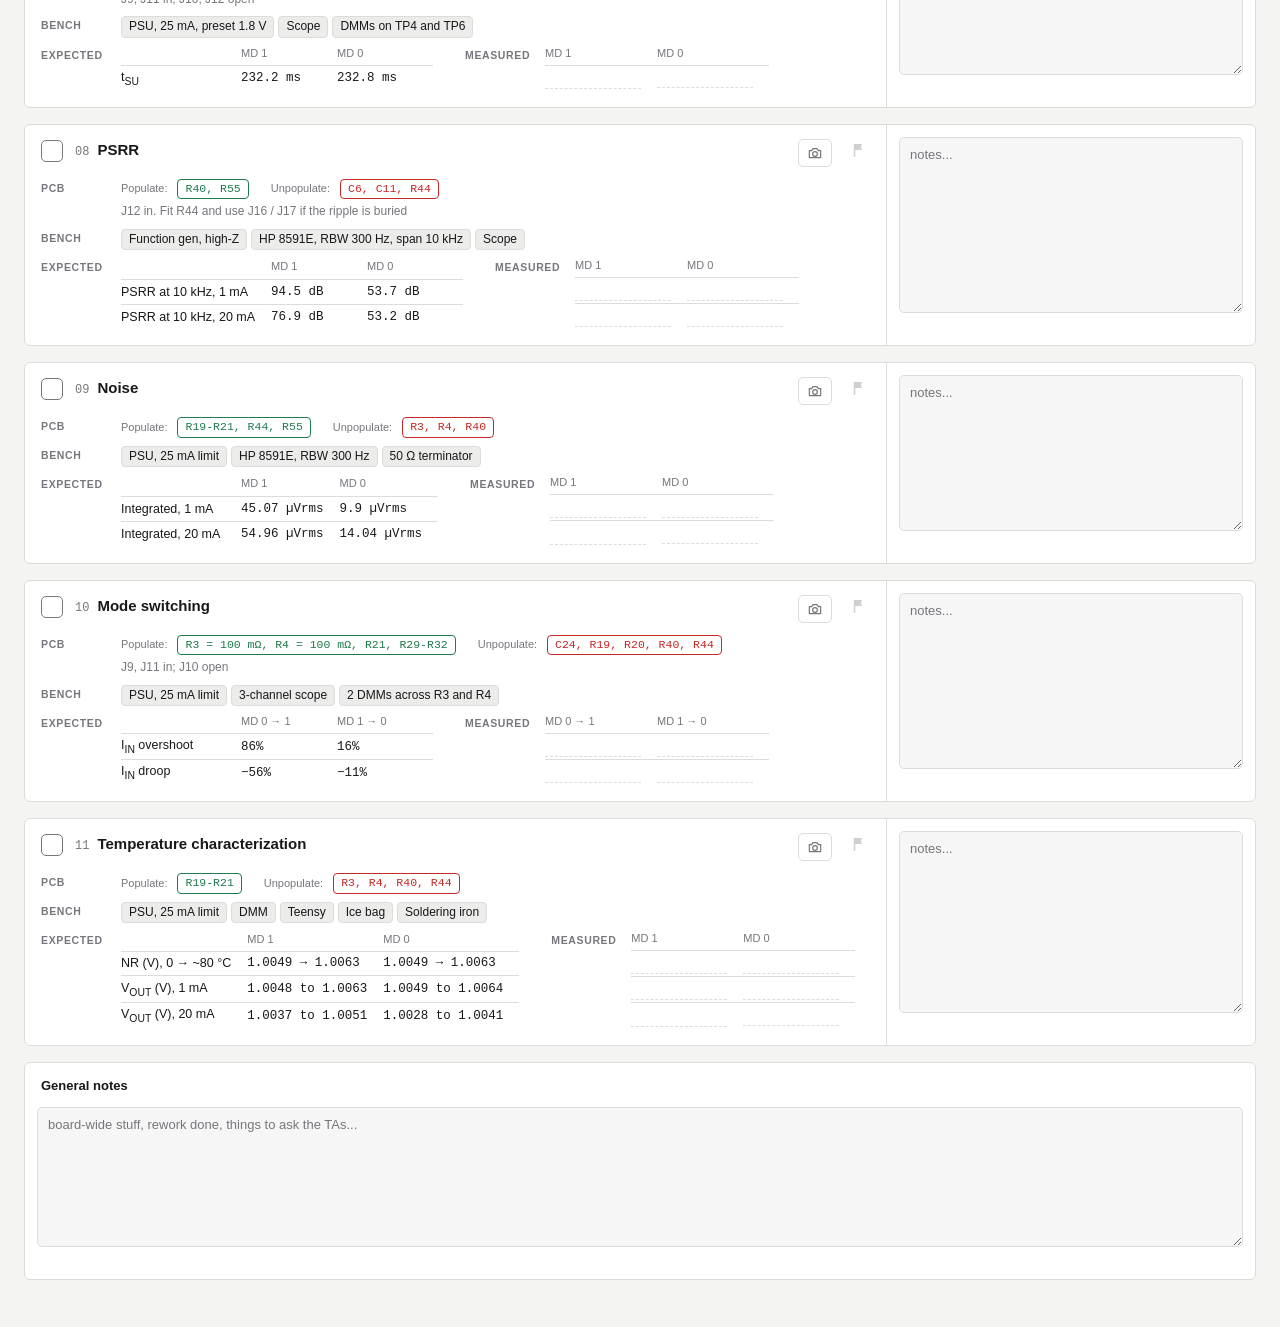
==== commit 5c3dd5c7: "Drop the Spec row from the startup time card The Expected table keeps only the t_SU row, and the Mea" ====
--- a/bringup_log/bringup_log.html
+++ b/bringup_log/bringup_log.html
@@ -98,6 +98,13 @@
 .chip.fit { border-color: var(--on); color: var(--on); background: transparent; }
 .chip.pull { border-color: var(--stop); color: var(--stop); background: transparent; }
 .chip.plain { font-family: inherit; font-size: 12px; }
+.chip.fit, .chip.pull { cursor: zoom-in; }
+.chip.fit:hover { background: var(--on-bg); }
+.chip.pull:hover { background: rgba(229,72,77,.1); }
+.pcbview { position: fixed; inset: 0; background: rgba(0,0,0,.88); display: grid; place-items: center; z-index: 50; cursor: zoom-out; padding: 16px; }
+.pcbview .stage { position: relative; width: min(94vh, 94vw); aspect-ratio: 1; }
+.pcbview img, .pcbview svg { position: absolute; inset: 0; width: 100%; height: 100%; display: block; }
+.pcbview text { font: 700 34px var(--mono); paint-order: stroke; stroke: rgba(0,0,0,.85); stroke-width: 7px; }
 .jump { font-size: 12px; color: var(--dim); margin-top: 4px; }
 table.exp { justify-self: start; border-collapse: collapse; font-size: 12.5px; }
 table.exp th { font-size: 11px; font-weight: 500; color: var(--dim); text-align: left; padding: 0 16px 3px 0; }
@@ -209,6 +216,12 @@
 
 </div>
 
+<!-- PCB-VIEW start -->
+<script>
+const PCB = {"w":1992,"h":1992,"boxes":{"H3":[58,45,208,195],"J10":[734,224,814,353],"R25":[1522,1342,1567,1422],"R44":[1317,377,1406,431],"Q4":[1561,1138,1646,1259],"C25":[1086,1264,1175,1319],"R21":[1250,1076,1338,1129],"R30":[1098,1199,1143,1279],"R26":[1599,1342,1644,1422],"R39":[884,690,972,744],"J14":[-170,824,131,995],"U7":[905,1078,1026,1238],"R42":[1710,330,1755,411],"U3":[660,777,743,908],"C3":[1109,941,1171,1054],"R49":[1700,235,1746,316],"U2":[385,1570,1650,1950],"C19":[430,1528,520,1583],"C23":[1402,373,1514,435],"R9":[1479,1251,1533,1339],"TP25":[592,1065,686,1159],"C10":[1789,632,1850,745],"Q2":[1407,1138,1492,1259],"TP1":[698,391,792,485],"R11":[1556,1251,1610,1339],"TP21":[1324,810,1418,904],"J8":[-369,1137,206,1424],"TP35":[1252,82,1346,176],"U4":[1084,1316,1167,1448],"J23":[1361,1450,1441,1578],"R10":[1499,1049,1552,1137],"J16":[1860,233,2161,404],"J2":[606,-368,893,207],"C13":[656,690,746,745],"TP30":[929,728,1023,822],"J9":[436,713,516,841],"J11":[271,339,351,468],"R43":[1720,397,1765,478],"Q6":[545,415,666,499],"R5":[1344,1049,1398,1137],"C11":[237,113,386,261],"TP37":[1459,82,1553,176],"R29":[1127,1199,1172,1279],"R20":[783,526,871,580],"J25":[1669,1411,1749,1540],"TP33":[298,497,392,591],"R37":[1734,559,1779,640],"J7":[-369,1407,206,1694],"J19":[938,503,1067,583],"J6":[1860,525,2161,697],"J1":[-369,126,206,413],"C18":[430,1485,520,1539],"J20":[1177,764,1257,893],"R27":[660,894,705,974],"TP36":[1358,82,1452,176],"R14":[1633,1251,1687,1339],"SW1":[363,-33,572,152],"J22":[1298,1450,1378,1578],"R1":[1115,1042,1204,1096],"TP23":[780,391,874,485],"R55":[1753,744,1842,797],"H4":[58,1798,208,1948],"U6":[352,1138,512,1259],"R32":[824,677,869,757],"TP4":[1083,656,1178,750],"R19":[1091,1158,1179,1211],"C14":[658,733,747,788],"C22":[1090,1432,1180,1486],"H1":[1783,45,1933,195],"TP22":[549,501,643,596],"C27":[314,1080,404,1135],"J21":[1235,1448,1315,1577],"R4":[783,570,871,624],"R53":[674,1465,720,1546],"TP26":[274,1364,368,1458],"U5":[1547,331,1706,525],"TP8":[992,656,1086,750],"C9":[1048,844,1137,899],"R51":[578,1465,623,1546],"R28":[1168,1346,1249,1392],"R40":[688,1181,769,1226],"C26":[315,1036,404,1091],"C34":[1503,447,1558,537],"C7":[1047,796,1137,851],"R52":[626,1465,671,1546],"J24":[1602,1411,1682,1540],"R23":[1368,1342,1413,1422],"C20":[1087,1515,1200,1576],"R45":[723,1458,777,1547],"J15":[1737,1450,2312,1737],"R7":[1325,1251,1379,1339],"TP3":[500,583,595,677],"R33":[1397,266,1477,311],"C24":[782,767,872,822],"C8":[1056,203,1118,316],"R8":[1402,1251,1456,1339],"R47":[819,1458,873,1547],"R54":[831,1066,919,1120],"R35":[1462,589,1550,643],"H2":[1783,1798,1933,1948],"R36":[1543,593,1624,639],"Q3":[1484,1138,1569,1259],"C6":[1045,744,1158,806],"Q5":[1638,1138,1723,1259],"R41":[1390,425,1471,470],"TP28":[674,1065,768,1159],"TP14":[380,497,474,591],"D2":[72,1089,262,1174],"C21":[1090,1475,1180,1530],"R17":[483,502,564,547],"R31":[785,677,830,757],"C29":[1432,653,1580,801],"TP24":[958,1364,1052,1458],"R2":[612,234,666,323],"R34":[618,1181,699,1226],"C1":[1219,917,1311,1057],"TP20":[274,1277,368,1371],"J4":[1746,823,2320,1110],"R15":[1591,290,1672,335],"C16":[228,1476,376,1625],"C37":[1574,142,1687,203],"R12":[1576,1049,1629,1137],"J12":[498,1240,578,1369],"R18":[416,415,496,460],"TP5":[187,728,281,822],"TP29":[1189,1248,1283,1342],"J5":[1054,-169,1226,132],"C17":[428,1438,541,1499],"Q1":[1330,1138,1415,1259],"TP32":[1242,1166,1336,1260],"C36":[1738,224,1850,285],"C4":[1167,940,1229,1053],"J18":[1114,504,1243,584],"J17":[1565,-169,1736,132],"TP27":[958,1446,1052,1540],"C33":[1456,445,1518,558],"TP2":[814,964,908,1058],"C31":[943,1246,1032,1301],"R13":[1653,1049,1706,1137],"C2":[911,825,1001,879],"C28":[1244,185,1392,334],"TP6":[1324,896,1418,991],"R24":[1445,1342,1490,1422],"R16":[1476,261,1565,315],"TP7":[1180,1113,1274,1207],"C30":[1596,653,1744,801],"R3":[1091,1119,1179,1173],"J13":[-170,535,131,706],"R46":[771,1458,825,1547],"C15":[1163,1390,1252,1445],"G***":[187,842,313,1021],"J3":[1748,1132,2322,1419],"C5":[636,643,748,704],"C12":[633,979,723,1034],"U1":[907,884,1084,1060],"R38":[1730,480,1784,569],"R50":[1580,197,1625,277],"TP31":[814,882,908,976],"D1":[206,607,397,692],"R48":[867,1458,921,1547],"C35":[1750,304,1811,417],"R6":[1421,1049,1475,1137],"R22":[1291,1342,1336,1422]}};
+const PCB_IMG = "[data-uri]